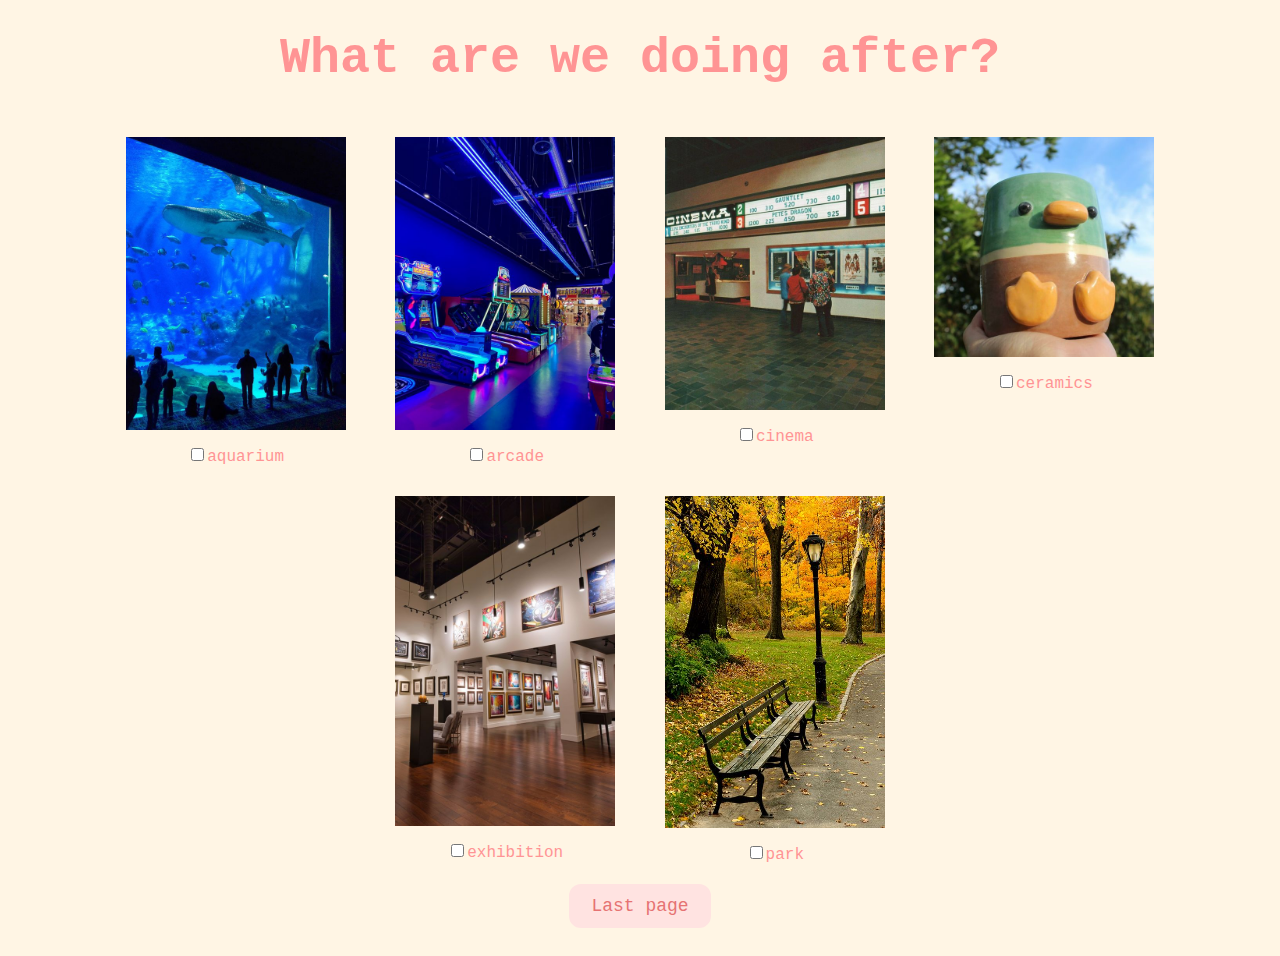
==== activities.html @ 778c82bf "first commit" ====
<!DOCTYPE html>
<html lang="en">
<head>
	<meta charset="UTF-8">
	<meta name="viewport" content="width=device-width, initial-scale=1.0">
	<title>Document</title>
	<style>
		body {
			text-align: center;
            margin-top: 30px;
            font-family: 'Courier';
            background-color:#FFF5E4;
            color: #FF9494;
		}
		#activityquestion {
			font-size: 50px;
            margin-bottom: 30px;
		}
		.activity-item {
            display: inline-block;
            margin: 10px;
            vertical-align: top;
			color: #FF9494;
        }
        .activity-item img {
            width: 220px; 
            height: auto;
			padding: 10px;
        }
        .activity-item label {
            display: block;
        }
		.button {
            padding: 10px 20px;
            font-size: 18px;
            cursor: pointer;
            margin: 10px;
            font-family: 'courier';
            margin-bottom: 20px;
            background-color:#FFE3E1;
            color: #e67373;
            border-radius: 12px;
            border: 2px solid #FFE3E1;
        }
	</style>
</head>
<body>
	<div id="activityquestion"><b>What are we doing after?</b>
	</div>
	<div class = "activities-selection">
		<div class="activity-item">
			<img src="activities/aquarium.jpeg" alt ="aquarium">
			<label><input type="checkbox" name="activities" value ="aquarium">aquarium</label>
		</div>
		<div class="activity-item">
			<img src="activities/arcade.jpeg" alt ="arcade">
			<label><input type="checkbox" name="activities" value ="arcade">arcade</label>
		</div>
		<div class="activity-item">
			<img src="activities/cinema.jpeg" alt ="cinema">
			<label><input type="checkbox" name="activities" value ="cinema">cinema</label>
		</div>
		<div class="activity-item">
			<img src="activities/keramika.jpeg" alt ="ceramics">
			<label><input type="checkbox" name="activities" value ="ceramics">ceramics</label>
		</div>
		<div class="activity-item">
			<img src="activities/kunsthalle.jpeg" alt ="kunsthalle">
			<label><input type="checkbox" name="activities" value ="kunsthalle">exhibition</label>
		</div>
		<div class="activity-item">
			<img src="activities/park.jpeg" alt ="park.jpeg">
			<label><input type="checkbox" name="activities" value ="park.jpeg">park</label>
		</div>
	</div>
	<button class = "button" onclick="location.href='lastpage.html'">Last page</button>
</body>
</html>
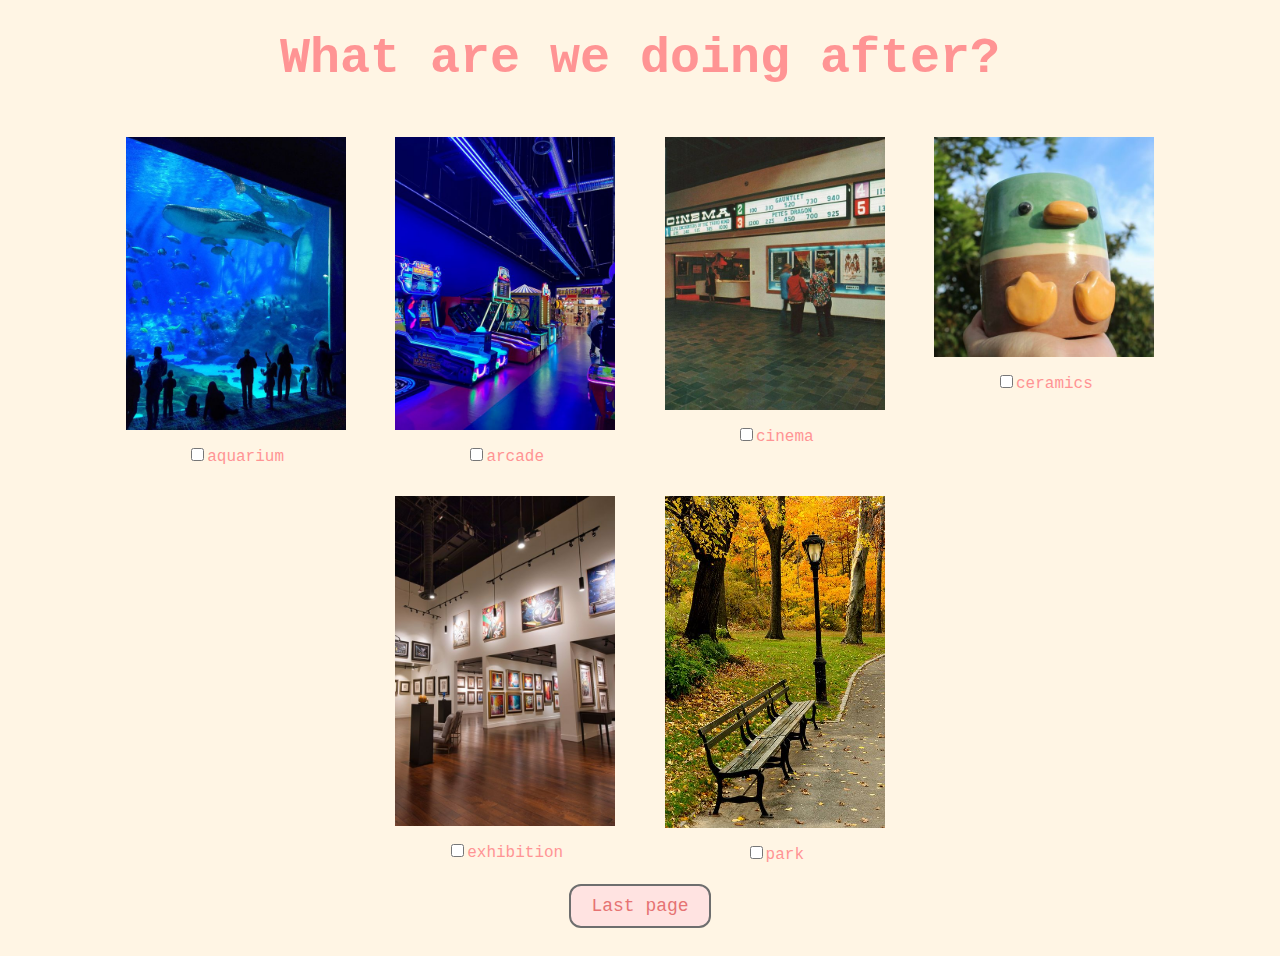
==== commit 4941f6fd: "Update button colors and add Discord integration" ====
--- a/activities.html
+++ b/activities.html
@@ -27,6 +27,7 @@
             height: auto;
 			padding: 10px;
         }
+
         .activity-item label {
             display: block;
         }
@@ -40,7 +41,7 @@
             background-color:#FFE3E1;
             color: #e67373;
             border-radius: 12px;
-            border: 2px solid #FFE3E1;
+            border: 2px solid #6e6e6e;
         }
 	</style>
 </head>
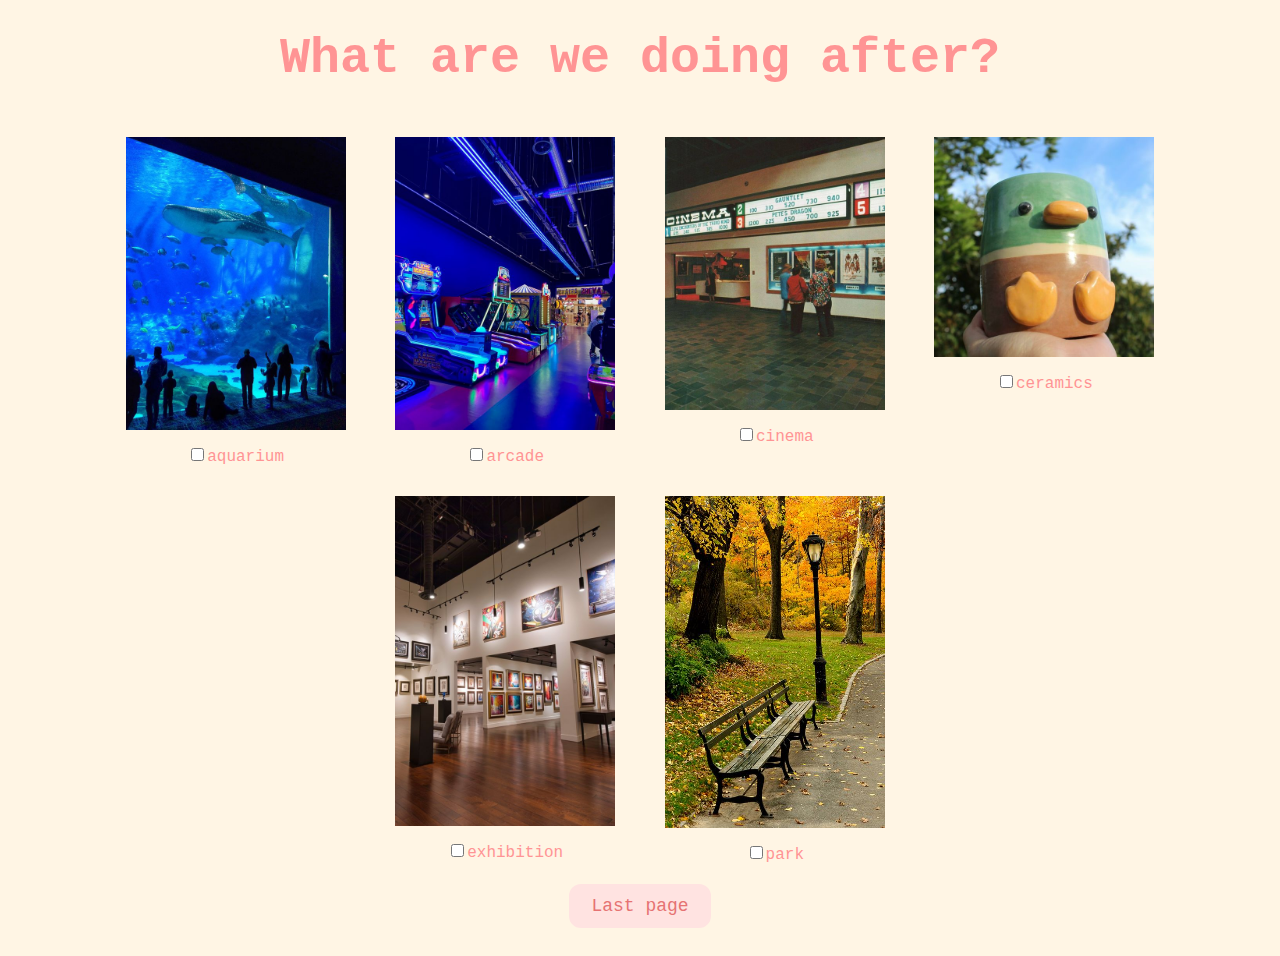
==== commit d2345bd7: "Log reponses" ====
--- a/activities.html
+++ b/activities.html
@@ -27,7 +27,6 @@
             height: auto;
 			padding: 10px;
         }
-
         .activity-item label {
             display: block;
         }
@@ -41,9 +40,23 @@
             background-color:#FFE3E1;
             color: #e67373;
             border-radius: 12px;
-            border: 2px solid #6e6e6e;
+            border: 2px solid #FFE3E1;
         }
 	</style>
+	<script>
+       
+        function continueToLastPage() {
+            const selectedActivities = Array.from(document.querySelectorAll('input[name="activities"]:checked'))
+                                    .map(activity => activity.value);
+            const lastPageUrl = 'lastpage.html';
+            const queryParams = new URLSearchParams(window.location.search);
+            selectedActivities.forEach(activity => {
+                queryParams.append('activity', activity);
+            });
+            const nextPageUrl = `${lastPageUrl}?${queryParams.toString()}`;
+            window.location.href = nextPageUrl;
+        }
+    </script>
 </head>
 <body>
 	<div id="activityquestion"><b>What are we doing after?</b>
@@ -74,6 +87,7 @@
 			<label><input type="checkbox" name="activities" value ="park.jpeg">park</label>
 		</div>
 	</div>
-	<button class = "button" onclick="location.href='lastpage.html'">Last page</button>
+	<button class="button" onclick="continueToLastPage()">Last page</button>
+
 </body>
 </html>
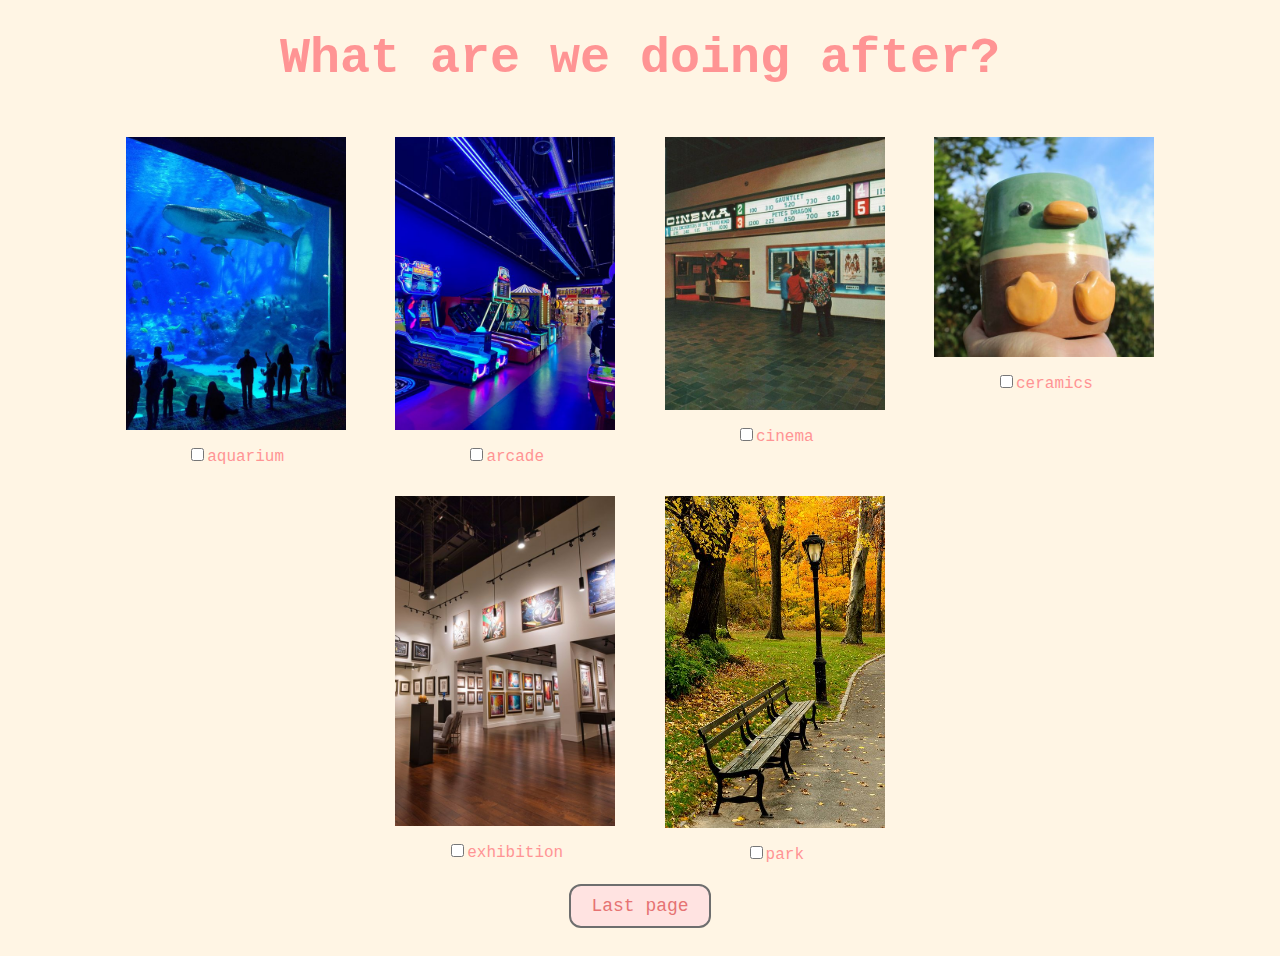
==== commit 85d53caa: "Update border color in HTML files" ====
--- a/activities.html
+++ b/activities.html
@@ -40,7 +40,7 @@
             background-color:#FFE3E1;
             color: #e67373;
             border-radius: 12px;
-            border: 2px solid #FFE3E1;
+            border: 2px solid #6e6e6e;
         }
 	</style>
 	<script>
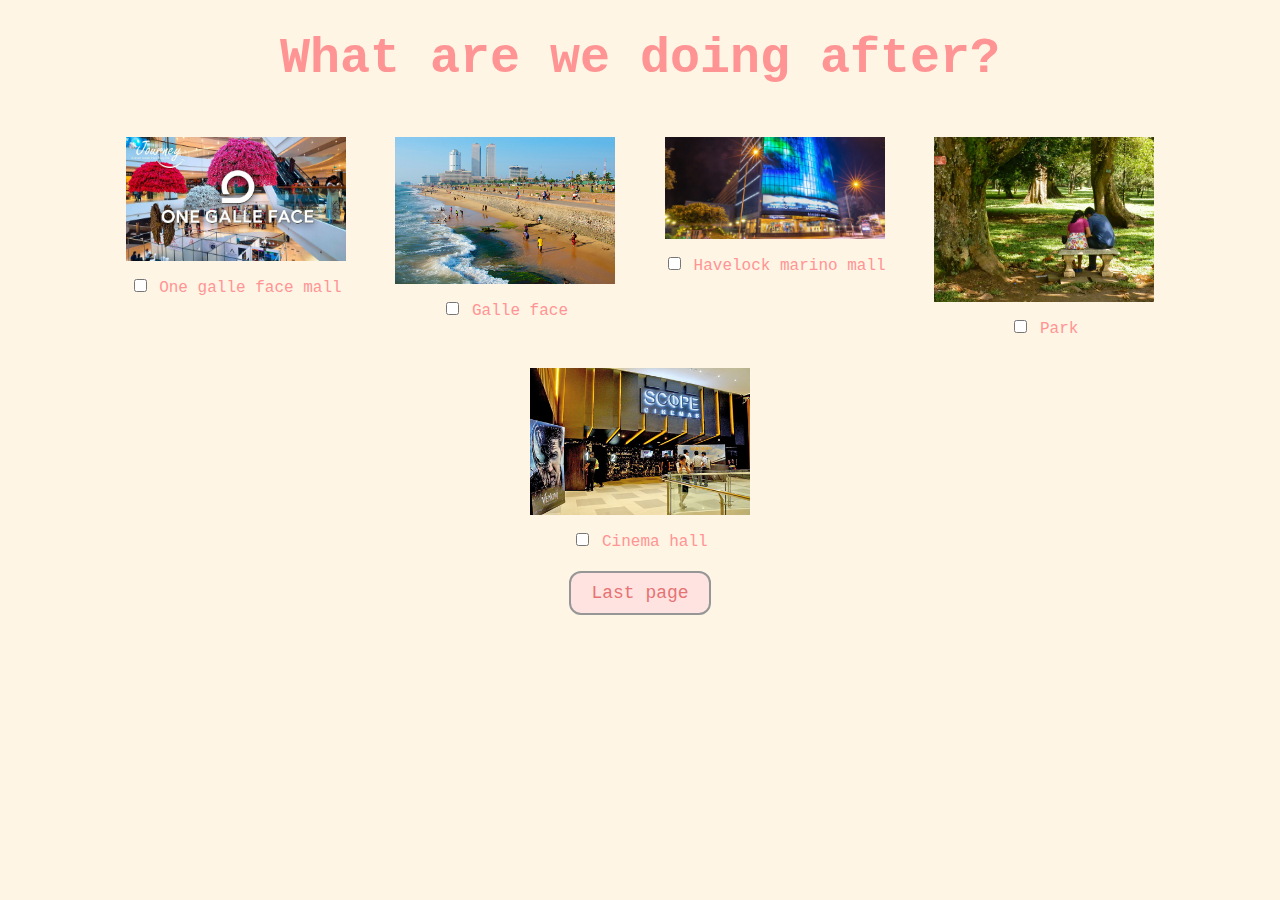
==== commit b4c3d2f1: "reupload" ====
--- a/activities.html
+++ b/activities.html
@@ -40,7 +40,7 @@
             background-color:#FFE3E1;
             color: #e67373;
             border-radius: 12px;
-            border: 2px solid #6e6e6e;
+            border: 2px solid #969696;
         }
 	</style>
 	<script>
@@ -63,28 +63,24 @@
 	</div>
 	<div class = "activities-selection">
 		<div class="activity-item">
-			<img src="activities/aquarium.jpeg" alt ="aquarium">
-			<label><input type="checkbox" name="activities" value ="aquarium">aquarium</label>
+			<img src="activities/onegalleface.png" alt ="One galle face mall">
+			<label><input type="checkbox" name="activities" value ="One galle face mall"> One galle face mall </label>
 		</div>
 		<div class="activity-item">
-			<img src="activities/arcade.jpeg" alt ="arcade">
-			<label><input type="checkbox" name="activities" value ="arcade">arcade</label>
+			<img src="activities/galle_face.png" alt ="Galle face">
+			<label><input type="checkbox" name="activities" value ="Galle face"> Galle face </label>
 		</div>
 		<div class="activity-item">
-			<img src="activities/cinema.jpeg" alt ="cinema">
-			<label><input type="checkbox" name="activities" value ="cinema">cinema</label>
+			<img src="activities/havlock_mariano_mall.png" alt ="Havelock marino mall">
+			<label><input type="checkbox" name="activities" value ="Havelock marino mall"> Havelock marino mall </label>
 		</div>
 		<div class="activity-item">
-			<img src="activities/keramika.jpeg" alt ="ceramics">
-			<label><input type="checkbox" name="activities" value ="ceramics">ceramics</label>
+			<img src="activities/park.png" alt ="Park">
+			<label><input type="checkbox" name="activities" value ="Park"> Park </label>
 		</div>
 		<div class="activity-item">
-			<img src="activities/kunsthalle.jpeg" alt ="kunsthalle">
-			<label><input type="checkbox" name="activities" value ="kunsthalle">exhibition</label>
-		</div>
-		<div class="activity-item">
-			<img src="activities/park.jpeg" alt ="park.jpeg">
-			<label><input type="checkbox" name="activities" value ="park.jpeg">park</label>
+			<img src="activities/scope.jpg" alt ="cinema hall">
+			<label><input type="checkbox" name="activities" value ="cinema hall"> Cinema hall </label>
 		</div>
 	</div>
 	<button class="button" onclick="continueToLastPage()">Last page</button>
